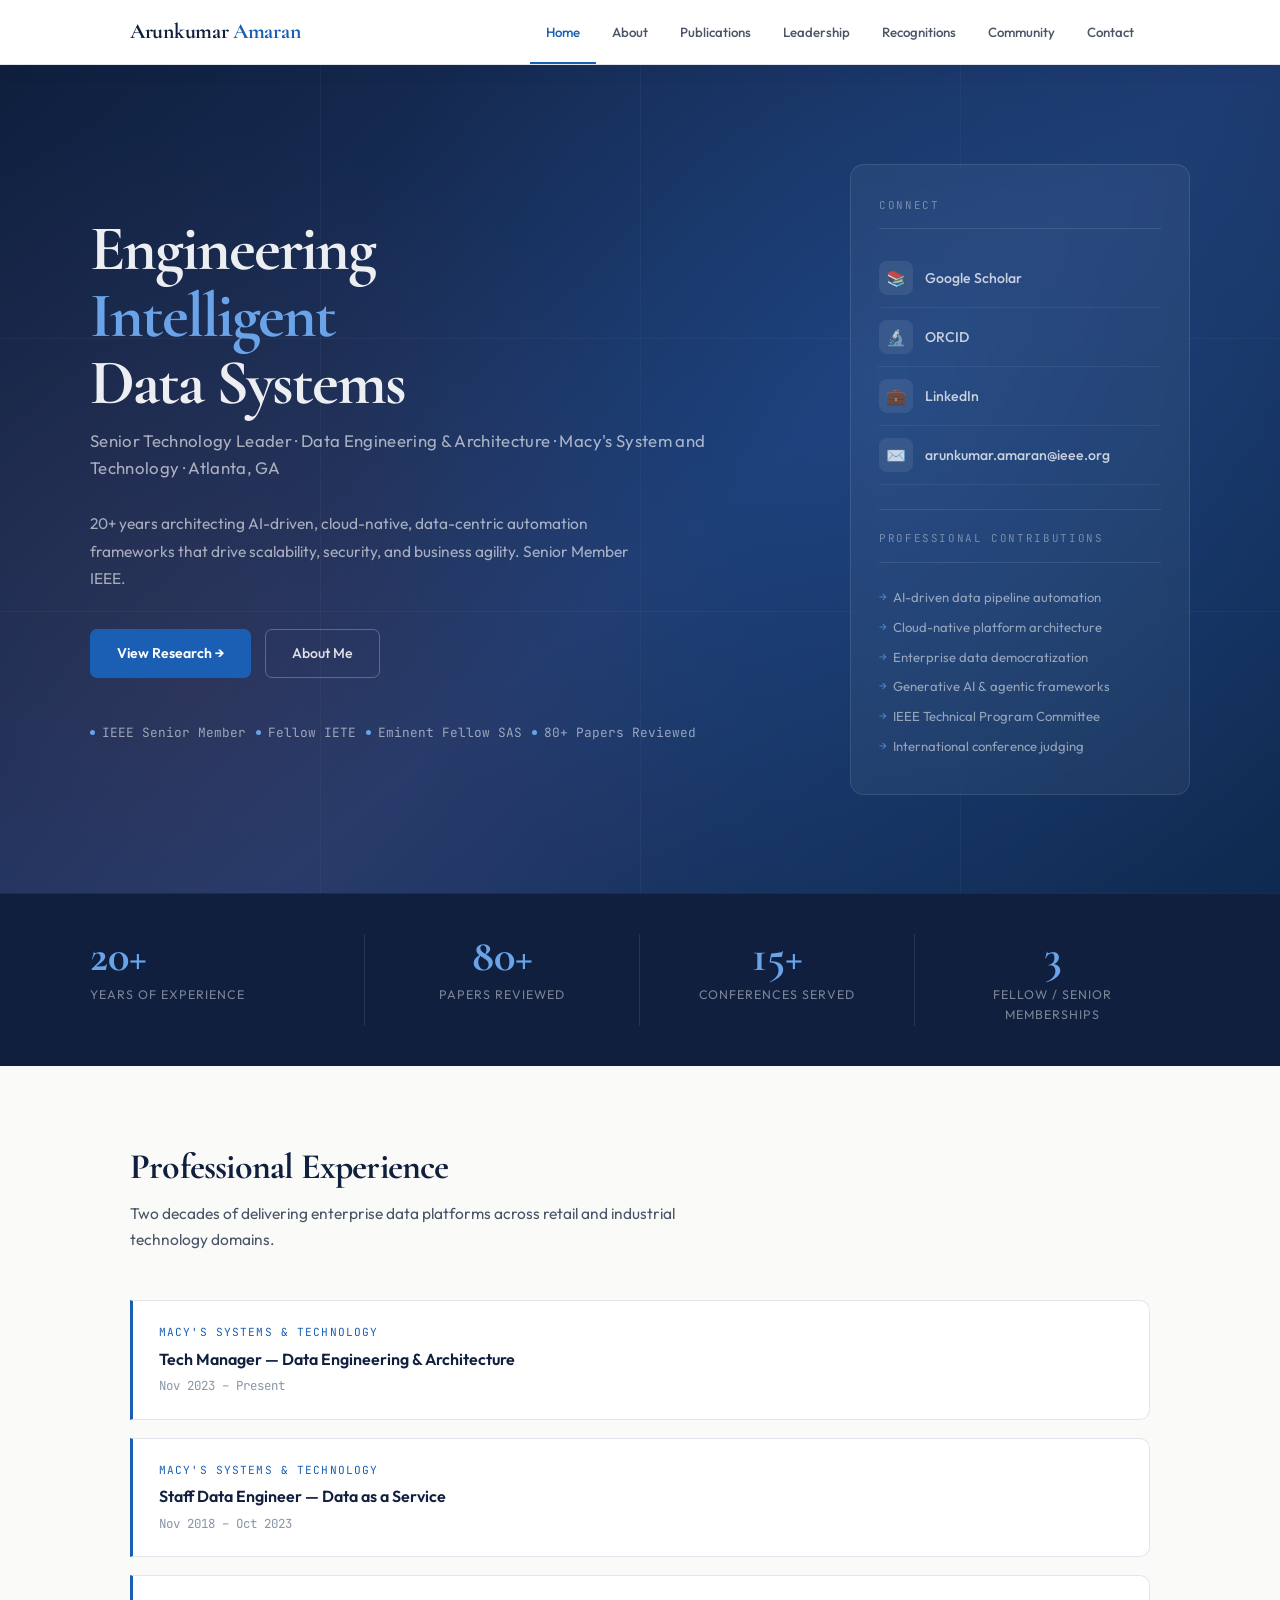
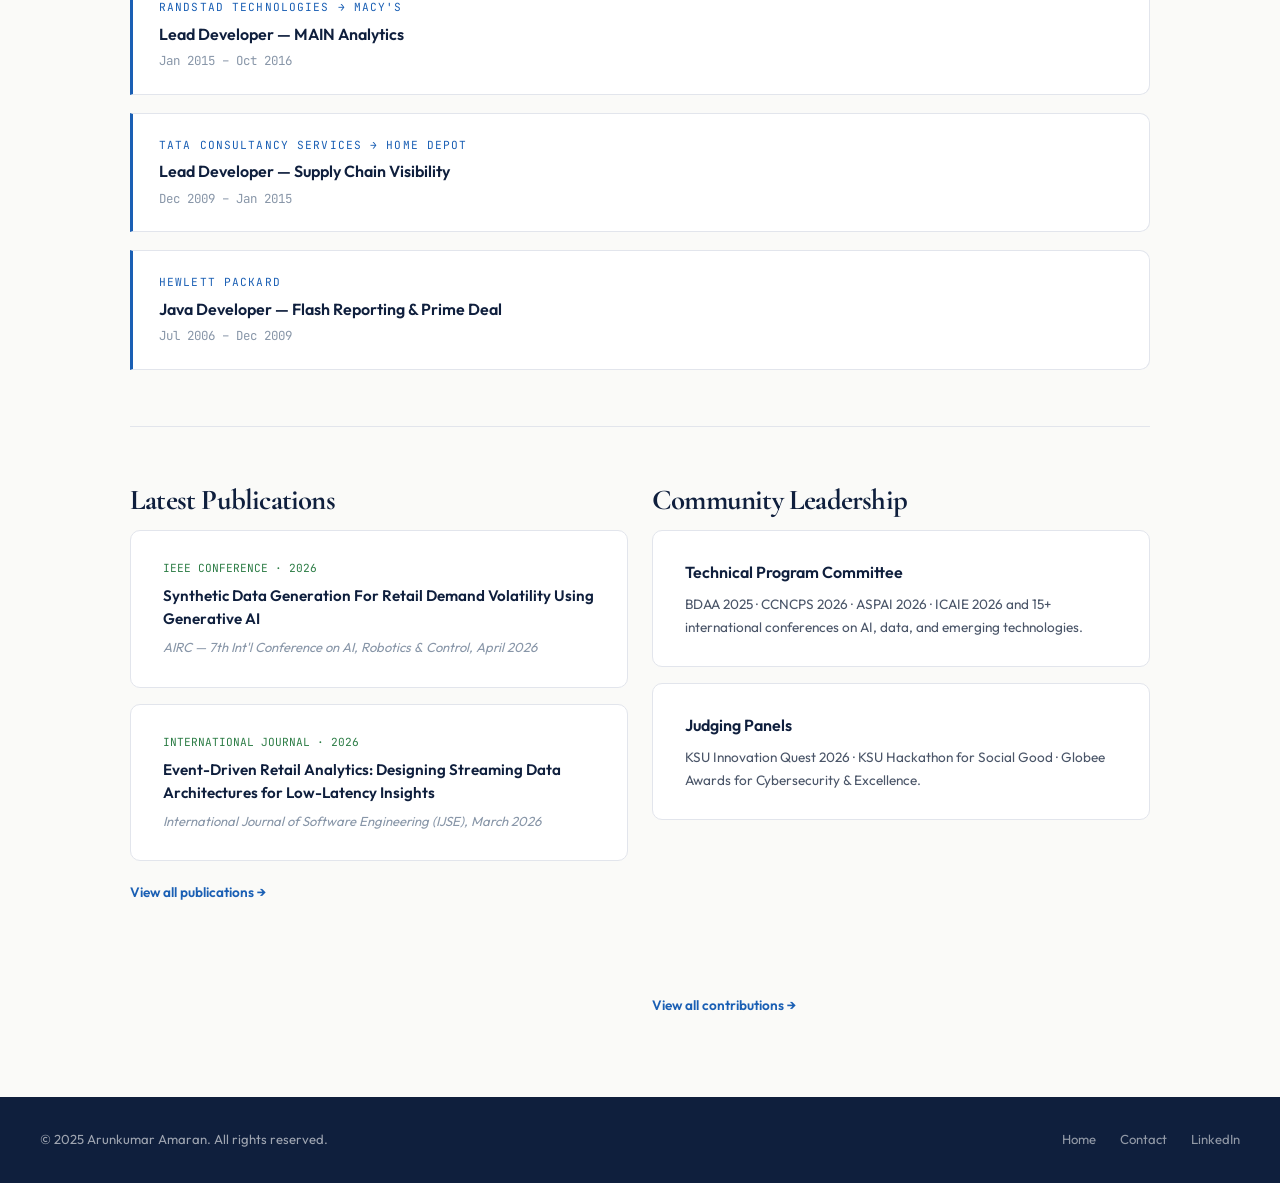
==== index.html @ faecc1ba "Update index.html" ====
<!DOCTYPE html>
<html lang="en">
<head>
<meta charset="UTF-8">
<meta name="viewport" content="width=device-width, initial-scale=1.0">
<title>Arunkumar Amaran | Senior Technology Leader</title>
<link rel="stylesheet" href="style.css">
<style>
/* ── HOME-SPECIFIC ── */
.home-hero {
  background: linear-gradient(140deg, var(--navy) 0%, #1e3a6e 55%, #0f2a50 100%);
  min-height: 92vh;
  display: flex;
  align-items: center;
  position: relative;
  overflow: hidden;
  padding: 80px 40px;
}

.home-hero::before {
  content: '';
  position: absolute;
  inset: 0;
  background-image:
    radial-gradient(circle at 70% 40%, rgba(26,95,180,0.25) 0%, transparent 55%),
    radial-gradient(circle at 15% 75%, rgba(201,73,43,0.1) 0%, transparent 45%);
}

/* Decorative lines */
.hero-lines {
  position: absolute;
  inset: 0;
  overflow: hidden;
  pointer-events: none;
}
.hero-lines span {
  position: absolute;
  display: block;
  background: rgba(255,255,255,0.035);
}
.hero-lines span:nth-child(1) { width: 1px; height: 100%; left: 25%; top: 0; }
.hero-lines span:nth-child(2) { width: 1px; height: 100%; left: 50%; top: 0; }
.hero-lines span:nth-child(3) { width: 1px; height: 100%; left: 75%; top: 0; }
.hero-lines span:nth-child(4) { width: 100%; height: 1px; top: 33%; left: 0; }
.hero-lines span:nth-child(5) { width: 100%; height: 1px; top: 66%; left: 0; }

.home-hero-inner {
  max-width: 1100px;
  margin: 0 auto;
  position: relative;
  z-index: 1;
  width: 100%;
  display: grid;
  grid-template-columns: 1fr 340px;
  gap: 60px;
  align-items: center;
}

.hero-kicker {
  font-family: 'JetBrains Mono', monospace;
  font-size: 0.72rem;
  letter-spacing: 0.2em;
  text-transform: uppercase;
  color: rgba(255,255,255,0.5);
  margin-bottom: 20px;
}

.hero-kicker span {
  display: inline-block;
  padding: 5px 14px;
  border: 1px solid rgba(255,255,255,0.18);
  border-radius: 100px;
  background: rgba(255,255,255,0.05);
  margin-right: 10px;
}

.home-hero h1 {
  font-family: 'Cormorant Garamond', serif;
  font-size: clamp(2.8rem, 5vw, 4.8rem);
  font-weight: 700;
  line-height: 1.05;
  letter-spacing: -2px;
  color: white;
  margin-bottom: 10px;
}

.home-hero h1 .name-line {
  display: block;
  color: rgba(255,255,255,0.92);
}

.home-hero h1 .highlight {
  color: #6aa3e8;
}

.hero-subtitle {
  font-size: 1.05rem;
  color: rgba(255,255,255,0.62);
  margin-bottom: 28px;
  font-weight: 400;
  letter-spacing: 0.02em;
}

.hero-desc {
  font-size: 0.97rem;
  color: rgba(255,255,255,0.6);
  max-width: 540px;
  line-height: 1.78;
  margin-bottom: 36px;
}

.hero-ctas {
  display: flex;
  gap: 14px;
  flex-wrap: wrap;
  margin-bottom: 44px;
}

.btn-solid {
  display: inline-flex;
  align-items: center;
  gap: 8px;
  background: #1a5fb4;
  color: white;
  padding: 12px 26px;
  border-radius: 7px;
  font-size: 0.88rem;
  font-weight: 600;
  text-decoration: none;
  border: 1px solid transparent;
  transition: background 0.2s, transform 0.2s, box-shadow 0.2s;
}
.btn-solid:hover {
  background: #2471d0;
  transform: translateY(-2px);
  box-shadow: 0 6px 24px rgba(26,95,180,0.4);
}

.btn-outline {
  display: inline-flex;
  align-items: center;
  gap: 8px;
  background: transparent;
  color: rgba(255,255,255,0.85);
  padding: 12px 26px;
  border-radius: 7px;
  font-size: 0.88rem;
  font-weight: 500;
  text-decoration: none;
  border: 1px solid rgba(255,255,255,0.25);
  transition: border-color 0.2s, color 0.2s, transform 0.2s;
}
.btn-outline:hover {
  border-color: rgba(255,255,255,0.6);
  color: white;
  transform: translateY(-2px);
}

.hero-badges {
  display: flex;
  flex-wrap: wrap;
  gap: 10px;
}

.hero-badge-item {
  display: flex;
  align-items: center;
  gap: 7px;
  font-size: 0.8rem;
  color: rgba(255,255,255,0.55);
  font-family: 'JetBrains Mono', monospace;
}

.hero-badge-item::before {
  content: '';
  width: 5px; height: 5px;
  background: #6aa3e8;
  border-radius: 50%;
  flex-shrink: 0;
}

/* RIGHT PANEL */
.hero-panel {
  background: rgba(255,255,255,0.05);
  border: 1px solid rgba(255,255,255,0.1);
  border-radius: 14px;
  padding: 32px 28px;
  backdrop-filter: blur(10px);
}

.panel-title {
  font-family: 'JetBrains Mono', monospace;
  font-size: 0.68rem;
  letter-spacing: 0.15em;
  text-transform: uppercase;
  color: rgba(255,255,255,0.38);
  margin-bottom: 20px;
  padding-bottom: 14px;
  border-bottom: 1px solid rgba(255,255,255,0.1);
}

.panel-link {
  display: flex;
  align-items: center;
  gap: 12px;
  padding: 12px 0;
  border-bottom: 1px solid rgba(255,255,255,0.07);
  text-decoration: none;
  color: rgba(255,255,255,0.75);
  font-size: 0.88rem;
  font-weight: 500;
  transition: color 0.2s, padding-left 0.2s;
}
.panel-link:last-child { border-bottom: none; }
.panel-link:hover {
  color: white;
  padding-left: 6px;
}

.panel-link .pl-icon {
  width: 34px; height: 34px;
  border-radius: 8px;
  background: rgba(255,255,255,0.08);
  display: flex;
  align-items: center;
  justify-content: center;
  font-size: 1rem;
  flex-shrink: 0;
}

.panel-sep { margin-top: 24px; padding-top: 20px; border-top: 1px solid rgba(255,255,255,0.1); }

.contrib-list {
  list-style: none;
  margin-top: 8px;
}
.contrib-list li {
  font-size: 0.82rem;
  color: rgba(255,255,255,0.52);
  padding: 5px 0;
  padding-left: 14px;
  position: relative;
  line-height: 1.5;
}
.contrib-list li::before {
  content: '→';
  position: absolute;
  left: 0;
  color: rgba(106,163,232,0.6);
  font-size: 0.75rem;
}

/* STATS STRIP */
.stats-strip {
  background: var(--navy);
  padding: 40px;
  border-top: 1px solid rgba(255,255,255,0.06);
}
.stats-strip-inner {
  max-width: 1100px;
  margin: 0 auto;
  display: grid;
  grid-template-columns: repeat(4, 1fr);
  gap: 0;
}
.stat {
  padding: 0 30px;
  border-right: 1px solid rgba(255,255,255,0.1);
  text-align: center;
}
.stat:first-child { padding-left: 0; text-align: left; }
.stat:last-child { border-right: none; }
.stat-num {
  font-family: 'Cormorant Garamond', serif;
  font-size: 2.8rem;
  font-weight: 700;
  color: #6aa3e8;
  line-height: 1;
  margin-bottom: 6px;
}
.stat-lbl {
  font-size: 0.78rem;
  color: rgba(255,255,255,0.45);
  text-transform: uppercase;
  letter-spacing: 0.08em;
}

/* HOME SECTIONS */
.home-sections {
  max-width: 1100px;
  margin: 0 auto;
  padding: 80px 40px;
}

.two-col {
  display: grid;
  grid-template-columns: 1fr 1fr;
  gap: 24px;
}

.exp-item {
  background: var(--surface);
  border: 1px solid var(--border);
  border-left: 3px solid var(--accent);
  border-radius: 0 10px 10px 0;
  padding: 22px 26px;
  margin-bottom: 18px;
  transition: box-shadow 0.2s;
}
.exp-item:hover { box-shadow: var(--shadow-lg); }

.exp-company {
  font-family: 'JetBrains Mono', monospace;
  font-size: 0.7rem;
  color: var(--accent);
  text-transform: uppercase;
  letter-spacing: 0.1em;
  margin-bottom: 4px;
}
.exp-role {
  font-size: 1rem;
  font-weight: 600;
  color: var(--navy);
  margin-bottom: 4px;
}
.exp-date {
  font-size: 0.78rem;
  color: var(--text-light);
  font-family: 'JetBrains Mono', monospace;
}

@media (max-width: 900px) {
  .home-hero-inner { grid-template-columns: 1fr; }
  .hero-panel { display: none; }
  .stats-strip-inner { grid-template-columns: repeat(2, 1fr); gap: 24px; }
  .stat { border-right: none; padding: 0; text-align: left; }
  .two-col { grid-template-columns: 1fr; }
}
</style>
</head>
<body>

<nav>
  <div class="nav-inner">
    <a href="index.html" class="nav-logo">Arunkumar <em>Amaran</em></a>
    <ul class="nav-links">
      <li><a href="index.html" class="active">Home</a></li>
      <li><a href="about.html">About</a></li>
      <li><a href="innovation.html">Publications</a></li>
      <li><a href="leadership.html">Leadership</a></li>
      <li><a href="recognitions.html">Recognitions</a></li>
      <li><a href="community.html">Community</a></li>
      <li><a href="contact.html">Contact</a></li>
    </ul>
  </div>
</nav>

<!-- HERO -->
<section class="home-hero">
  <div class="hero-lines">
    <span></span><span></span><span></span><span></span><span></span>
  </div>
  <div class="home-hero-inner">
    <div class="hero-left">
      <!-- <div class="hero-kicker">
        <span>GCP · AWS · Azure</span>
        <span>Generative AI</span>
        <span>Data Engineering</span>
      </div> -->
      <h1>
        <span class="name-line">Engineering</span>
        <span class="name-line highlight">Intelligent</span>
        <span class="name-line">Data Systems</span>
      </h1>
      <p class="hero-subtitle">Senior Technology Leader · Data Engineering & Architecture · Macy's System and Technology · Atlanta, GA</p>
      <p class="hero-desc">20+ years architecting AI-driven, cloud-native, data-centric automation frameworks that drive scalability, security, and business agility. Senior Member IEEE.</p>
      <div class="hero-ctas">
        <a href="innovation.html" class="btn-solid">View Research →</a>
        <a href="about.html" class="btn-outline">About Me</a>
      </div>
      <div class="hero-badges">
        <div class="hero-badge-item">IEEE Senior Member</div>
        <div class="hero-badge-item">Fellow IETE</div>
        <div class="hero-badge-item">Eminent Fellow SAS</div>
        <div class="hero-badge-item">80+ Papers Reviewed</div>
      </div>
    </div>

    <div class="hero-panel">
      <div class="panel-title">Connect</div>
      <a href="https://scholar.google.com/citations?user=LBd4mUEAAAAJ&hl=en" target="_blank" class="panel-link">
        <div class="pl-icon">📚</div> Google Scholar
      </a>
      <a href="https://orcid.org/0009-0007-8225-0132" target="_blank" class="panel-link">
        <div class="pl-icon">🔬</div> ORCID
      </a>
      <a href="https://www.linkedin.com/in/arunkumar-amaran/" target="_blank" class="panel-link">
        <div class="pl-icon">💼</div> LinkedIn
      </a>
      <a href="mailto:arunkumar.amaran@ieee.org" class="panel-link">
        <div class="pl-icon">✉️</div> arunkumar.amaran@ieee.org
      </a>
      <div class="panel-sep">
        <div class="panel-title">Professional Contributions</div>
        <ul class="contrib-list">
          <li>AI-driven data pipeline automation</li>
          <li>Cloud-native platform architecture</li>
          <li>Enterprise data democratization</li>
          <li>Generative AI & agentic frameworks</li>
          <li>IEEE Technical Program Committee</li>
          <li>International conference judging</li>
        </ul>
      </div>
    </div>
  </div>
</section>

<!-- STATS -->
<div class="stats-strip">
  <div class="stats-strip-inner">
    <div class="stat">
      <div class="stat-num">20+</div>
      <div class="stat-lbl">Years of Experience</div>
    </div>
    <div class="stat">
      <div class="stat-num">80+</div>
      <div class="stat-lbl">Papers Reviewed</div>
    </div>
    <div class="stat">
      <div class="stat-num">15+</div>
      <div class="stat-lbl">Conferences Served</div>
    </div>
    <div class="stat">
      <div class="stat-num">3</div>
      <div class="stat-lbl">Fellow / Senior Memberships</div>
    </div>
  </div>
</div>

<!-- HOME BODY -->
<div class="home-sections">

  <!-- Experience snapshot -->
  <!--  <span class="section-tag">// career</span> -->
  <h2 class="section-title">Professional Experience</h2>
  <p class="section-lead">Two decades of delivering enterprise data platforms across retail and industrial technology domains.</p>

  <div class="exp-item reveal">
    <div class="exp-company">Macy's Systems & Technology</div>
    <div class="exp-role">Tech Manager — Data Engineering & Architecture</div>
    <div class="exp-date">Nov 2023 – Present</div>
  </div>
  <div class="exp-item reveal">
    <div class="exp-company">Macy's Systems & Technology</div>
    <div class="exp-role">Staff Data Engineer — Data as a Service</div>
    <div class="exp-date">Nov 2018 – Oct 2023</div>
  </div>
  <div class="exp-item reveal">
    <div class="exp-company">Randstad Technologies → Macy's</div>
    <div class="exp-role">Lead Developer — MAIN Analytics</div>
    <div class="exp-date">Jan 2015 – Oct 2016</div>
  </div>
  <div class="exp-item reveal">
    <div class="exp-company">Tata Consultancy Services → Home Depot</div>
    <div class="exp-role">Lead Developer — Supply Chain Visibility</div>
    <div class="exp-date">Dec 2009 – Jan 2015</div>
  </div>
  <div class="exp-item reveal">
    <div class="exp-company">Hewlett Packard</div>
    <div class="exp-role">Java Developer — Flash Reporting & Prime Deal</div>
    <div class="exp-date">Jul 2006 – Dec 2009</div>
  </div>

  <hr class="divider">

  <!-- Two col: Research + Community -->
  <div class="two-col">
    <div>
      <!--<span class="section-tag">// research</span> -->
      <h2 class="section-title" style="font-size:1.8rem;">Latest Publications</h2>
      <div class="card reveal" style="margin-bottom:16px;">
        <div style="font-size:0.7rem;font-family:'JetBrains Mono',monospace;color:var(--accent3);margin-bottom:8px;">IEEE CONFERENCE · 2026</div>
        <div style="font-weight:600;font-size:0.95rem;color:var(--navy);line-height:1.5;">Synthetic Data Generation For Retail Demand Volatility Using Generative AI</div>
        <div style="font-size:0.82rem;color:var(--text-light);margin-top:6px;font-style:italic;">AIRC — 7th Int'l Conference on AI, Robotics & Control, April 2026</div>
      </div>
      <div class="card reveal">
        <div style="font-size:0.7rem;font-family:'JetBrains Mono',monospace;color:var(--accent3);margin-bottom:8px;">INTERNATIONAL JOURNAL · 2026</div>
        <div style="font-weight:600;font-size:0.95rem;color:var(--navy);line-height:1.5;">Event-Driven Retail Analytics: Designing Streaming Data Architectures for Low-Latency Insights</div>
        <div style="font-size:0.82rem;color:var(--text-light);margin-top:6px;font-style:italic;">International Journal of Software Engineering (IJSE), March 2026</div>
      </div>
      <a href="innovation.html" style="display:inline-block;margin-top:20px;font-size:0.85rem;color:var(--accent);font-weight:600;text-decoration:none;">View all publications →</a>
    </div>

    <div>
      <!-- <span class="section-tag">// community</span> -->
      <h2 class="section-title" style="font-size:1.8rem;">Community Leadership</h2>
      <div class="card reveal" style="margin-bottom:16px;">
        <div style="font-weight:600;color:var(--navy);margin-bottom:8px;">Technical Program Committee</div>
        <p style="font-size:0.85rem;color:var(--text-mid);">BDAA 2025 · CCNCPS 2026 · ASPAI 2026 · ICAIE 2026 and 15+ international conferences on AI, data, and emerging technologies.</p>
      </div>
      <div class="card reveal" style="margin-bottom:16px;">
        <div style="font-weight:600;color:var(--navy);margin-bottom:8px;">Judging Panels</div>
        <p style="font-size:0.85rem;color:var(--text-mid);">KSU Innovation Quest 2026 · KSU Hackathon for Social Good · Globee Awards for Cybersecurity & Excellence.</p>
      </div>
      <div class="card reveal">
        <div style="font-weight:600;color:var(--navy);margin-bottom:8px;">Peer Reviewer</div>
        <p style="font-size:0.85rem;color:var(--text-mid);">Reviewed 80+ technical papers across AI/ML, robotics, energy, and cloud applications for IEEE and Springer venues.</p>
      </div>
      <a href="community.html" style="display:inline-block;margin-top:20px;font-size:0.85rem;color:var(--accent);font-weight:600;text-decoration:none;">View all contributions →</a>
    </div>
  </div>

</div>

<footer>
  <div>© 2025 Arunkumar Amaran. All rights reserved.</div>
  <div class="footer-links">
    <a href="index.html">Home</a>
    <a href="contact.html">Contact</a>
    <a href="https://www.linkedin.com/in/arunkumar-amaran/" target="_blank">LinkedIn</a>
  </div>
</footer>

<script>
const obs = new IntersectionObserver(entries => {
  entries.forEach((e,i) => { if(e.isIntersecting) setTimeout(() => e.target.classList.add('in'), i*80); });
}, { threshold: 0.08 });
document.querySelectorAll('.reveal').forEach(el => obs.observe(el));
</script>
</body>
</html>
---- style.css ----
/* ===== ARUNKUMAR AMARAN — SHARED STYLES ===== */
@import url('https://fonts.googleapis.com/css2?family=Cormorant+Garamond:ital,wght@0,400;0,600;0,700;1,400&family=Outfit:wght@300;400;500;600&family=JetBrains+Mono:wght@400;500&display=swap');

:root {
  --bg: #fafaf8;
  --bg2: #f2f1ed;
  --surface: #ffffff;
  --navy: #0f1f3d;
  --navy2: #1a3260;
  --accent: #1a5fb4;
  --accent2: #c9492b;
  --accent3: #2d7d46;
  --text: #1a1f2e;
  --text-mid: #4a5568;
  --text-light: #8896a8;
  --border: #e2e5ec;
  --border2: rgba(26,95,180,0.15);
  --shadow: 0 2px 20px rgba(15,31,61,0.08);
  --shadow-lg: 0 8px 40px rgba(15,31,61,0.12);
}

*, *::before, *::after { box-sizing: border-box; margin: 0; padding: 0; }
html { scroll-behavior: smooth; }

body {
  background: var(--bg);
  color: var(--text);
  font-family: 'Outfit', sans-serif;
  font-size: 16px;
  line-height: 1.65;
}

/* ── NAV ── */
nav {
  position: sticky;
  top: 0;
  z-index: 200;
  background: var(--surface);
  border-bottom: 1px solid var(--border);
  box-shadow: var(--shadow);
}

.nav-inner {
  max-width: 1100px;
  margin: 0 auto;
  padding: 0 40px;
  display: flex;
  align-items: center;
  justify-content: space-between;
  height: 64px;
}

.nav-logo {
  font-family: 'Cormorant Garamond', serif;
  font-size: 1.35rem;
  font-weight: 700;
  color: var(--navy);
  text-decoration: none;
  letter-spacing: -0.3px;
}

.nav-logo em { color: var(--accent); font-style: normal; }

.nav-links {
  display: flex;
  list-style: none;
  gap: 0;
}

.nav-links a {
  display: block;
  padding: 0 16px;
  height: 64px;
  line-height: 64px;
  font-size: 0.83rem;
  font-weight: 500;
  color: var(--text-mid);
  text-decoration: none;
  border-bottom: 2px solid transparent;
  transition: color 0.2s, border-color 0.2s;
  white-space: nowrap;
}

.nav-links a:hover,
.nav-links a.active {
  color: var(--accent);
  border-bottom-color: var(--accent);
}

/* ── HERO / PAGE HEADER ── */
.page-hero {
  background: linear-gradient(135deg, var(--navy) 0%, var(--navy2) 100%);
  color: white;
  padding: 80px 40px;
  position: relative;
  overflow: hidden;
}

.page-hero::after {
  content: '';
  position: absolute;
  right: -60px; bottom: -60px;
  width: 400px; height: 400px;
  background: radial-gradient(circle, rgba(255,255,255,0.04) 0%, transparent 70%);
  border-radius: 50%;
}

.page-hero-inner {
  max-width: 1100px;
  margin: 0 auto;
  position: relative;
  z-index: 1;
}

.page-hero .eyebrow {
  font-family: 'JetBrains Mono', monospace;
  font-size: 0.72rem;
  letter-spacing: 0.18em;
  text-transform: uppercase;
  color: rgba(255,255,255,0.55);
  margin-bottom: 14px;
}

.page-hero h1 {
  font-family: 'Cormorant Garamond', serif;
  font-size: clamp(2.2rem, 4vw, 3.4rem);
  font-weight: 700;
  line-height: 1.1;
  margin-bottom: 16px;
  letter-spacing: -1px;
}

.page-hero p {
  font-size: 1rem;
  color: rgba(255,255,255,0.7);
  max-width: 560px;
  line-height: 1.7;
}

/* ── MAIN LAYOUT ── */
.page-body {
  max-width: 1100px;
  margin: 0 auto;
  padding: 70px 40px;
}

/* ── SECTION HEADINGS ── */
.section-tag {
  font-family: 'JetBrains Mono', monospace;
  font-size: 0.7rem;
  letter-spacing: 0.18em;
  text-transform: uppercase;
  color: var(--accent);
  margin-bottom: 10px;
  display: block;
}

h2.section-title {
  font-family: 'Cormorant Garamond', serif;
  font-size: clamp(1.7rem, 2.8vw, 2.6rem);
  font-weight: 700;
  letter-spacing: -0.8px;
  color: var(--navy);
  line-height: 1.15;
  margin-bottom: 14px;
}

.section-lead {
  color: var(--text-mid);
  max-width: 600px;
  margin-bottom: 48px;
  font-size: 0.97rem;
}

/* ── CARDS ── */
.card {
  background: var(--surface);
  border: 1px solid var(--border);
  border-radius: 10px;
  padding: 28px 32px;
  transition: box-shadow 0.25s, transform 0.25s;
}

.card:hover {
  box-shadow: var(--shadow-lg);
  transform: translateY(-3px);
}

/* ── DIVIDER ── */
hr.divider {
  border: none;
  border-top: 1px solid var(--border);
  margin: 56px 0;
}

/* ── TAGS / CHIPS ── */
.chip {
  display: inline-block;
  background: #eef3fb;
  color: var(--accent);
  font-size: 0.73rem;
  font-family: 'JetBrains Mono', monospace;
  padding: 3px 10px;
  border-radius: 4px;
  border: 1px solid rgba(26,95,180,0.18);
  margin: 3px 3px 3px 0;
}

/* ── FOOTER ── */
footer {
  background: var(--navy);
  color: rgba(255,255,255,0.6);
  padding: 32px 40px;
  font-size: 0.82rem;
  display: flex;
  align-items: center;
  justify-content: space-between;
  gap: 20px;
  flex-wrap: wrap;
}

footer a {
  color: rgba(255,255,255,0.55);
  text-decoration: none;
  transition: color 0.2s;
}

footer a:hover { color: white; }

.footer-links { display: flex; gap: 24px; }

/* ── SCROLL REVEAL ── */
.reveal {
  opacity: 0;
  transform: translateY(22px);
  transition: opacity 0.55s ease, transform 0.55s ease;
}
.reveal.in { opacity: 1; transform: none; }

/* ── RESPONSIVE ── */
@media (max-width: 768px) {
  .nav-inner { padding: 0 20px; }
  .nav-links { display: none; }
  .page-hero { padding: 60px 20px; }
  .page-body { padding: 48px 20px; }
  footer { padding: 24px 20px; }
}
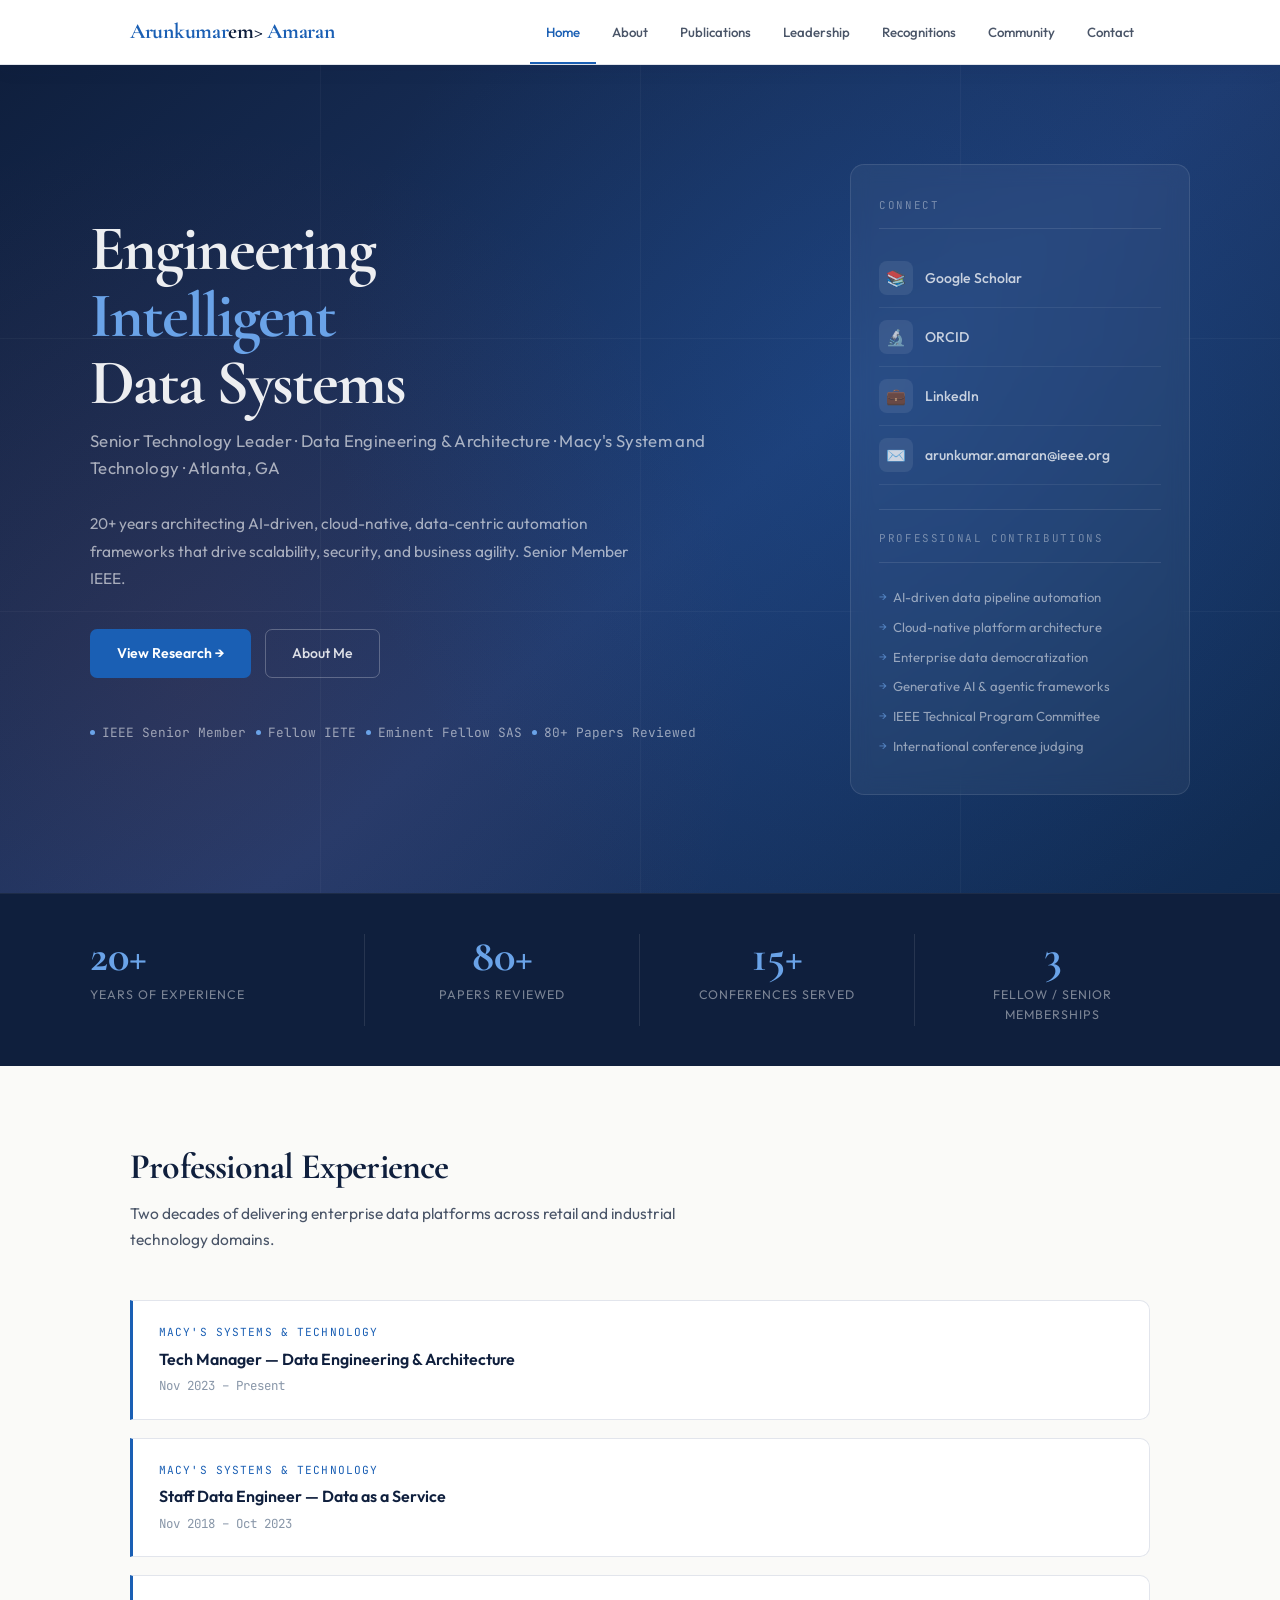
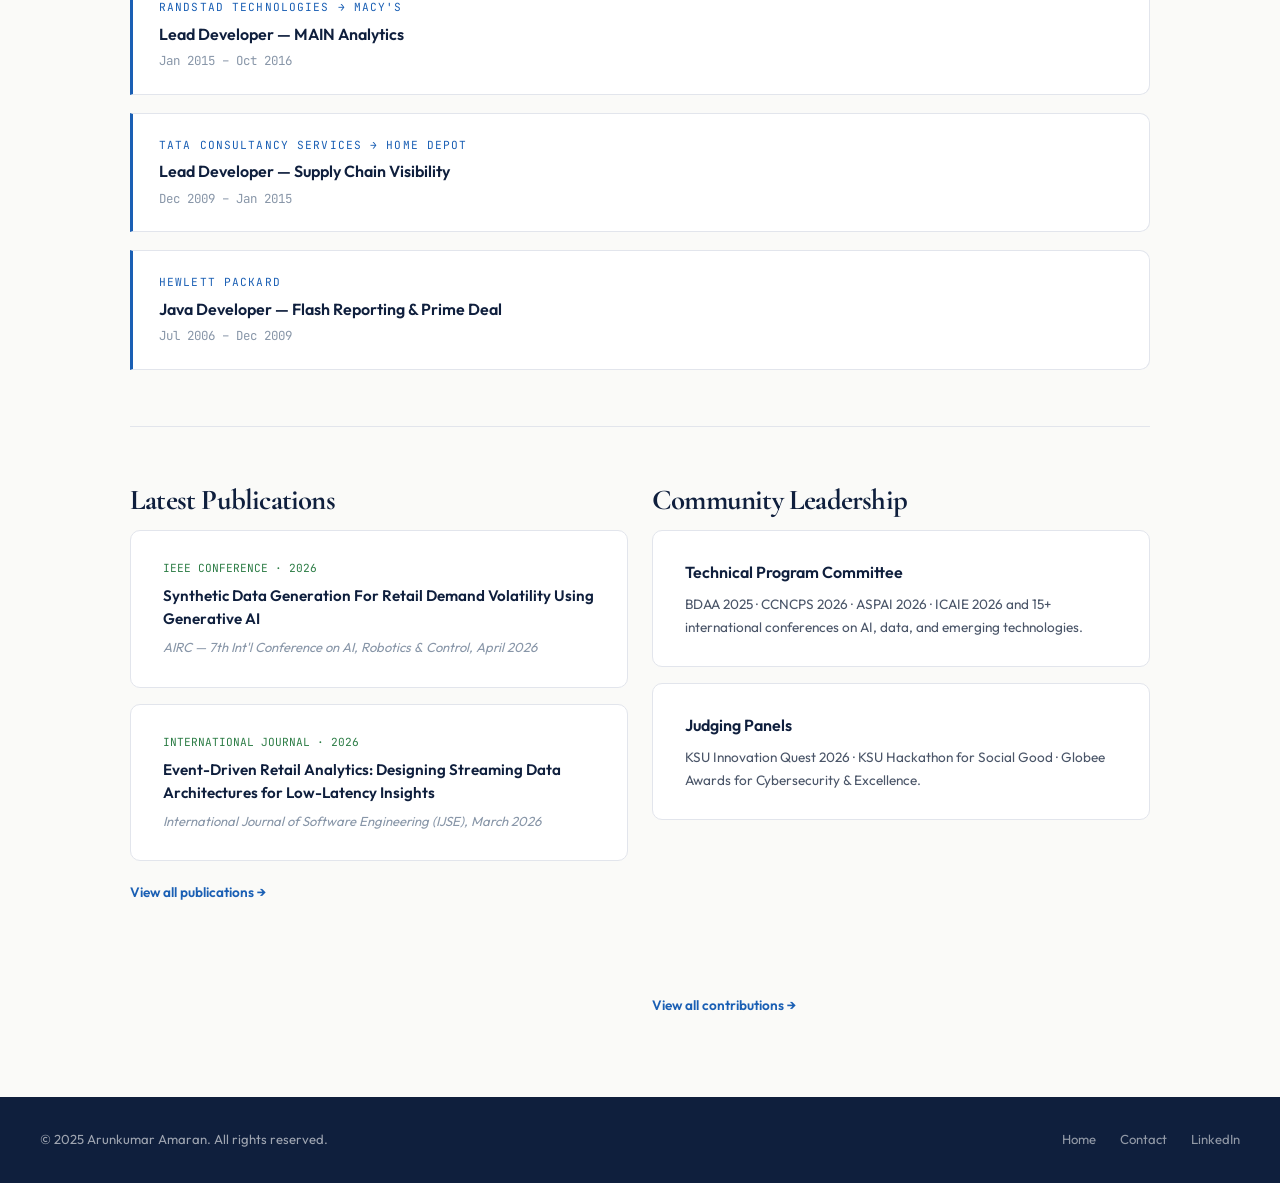
==== commit 65f68dbe: "Update index.html" ====
--- a/index.html
+++ b/index.html
@@ -342,7 +342,7 @@
 
 <nav>
   <div class="nav-inner">
-    <a href="index.html" class="nav-logo">Arunkumar <em>Amaran</em></a>
+    <a href="index.html" class="nav-logo" font-size: "2rem"><em>Arunkumar</em>em> <em>Amaran</em></a>
     <ul class="nav-links">
       <li><a href="index.html" class="active">Home</a></li>
       <li><a href="about.html">About</a></li>
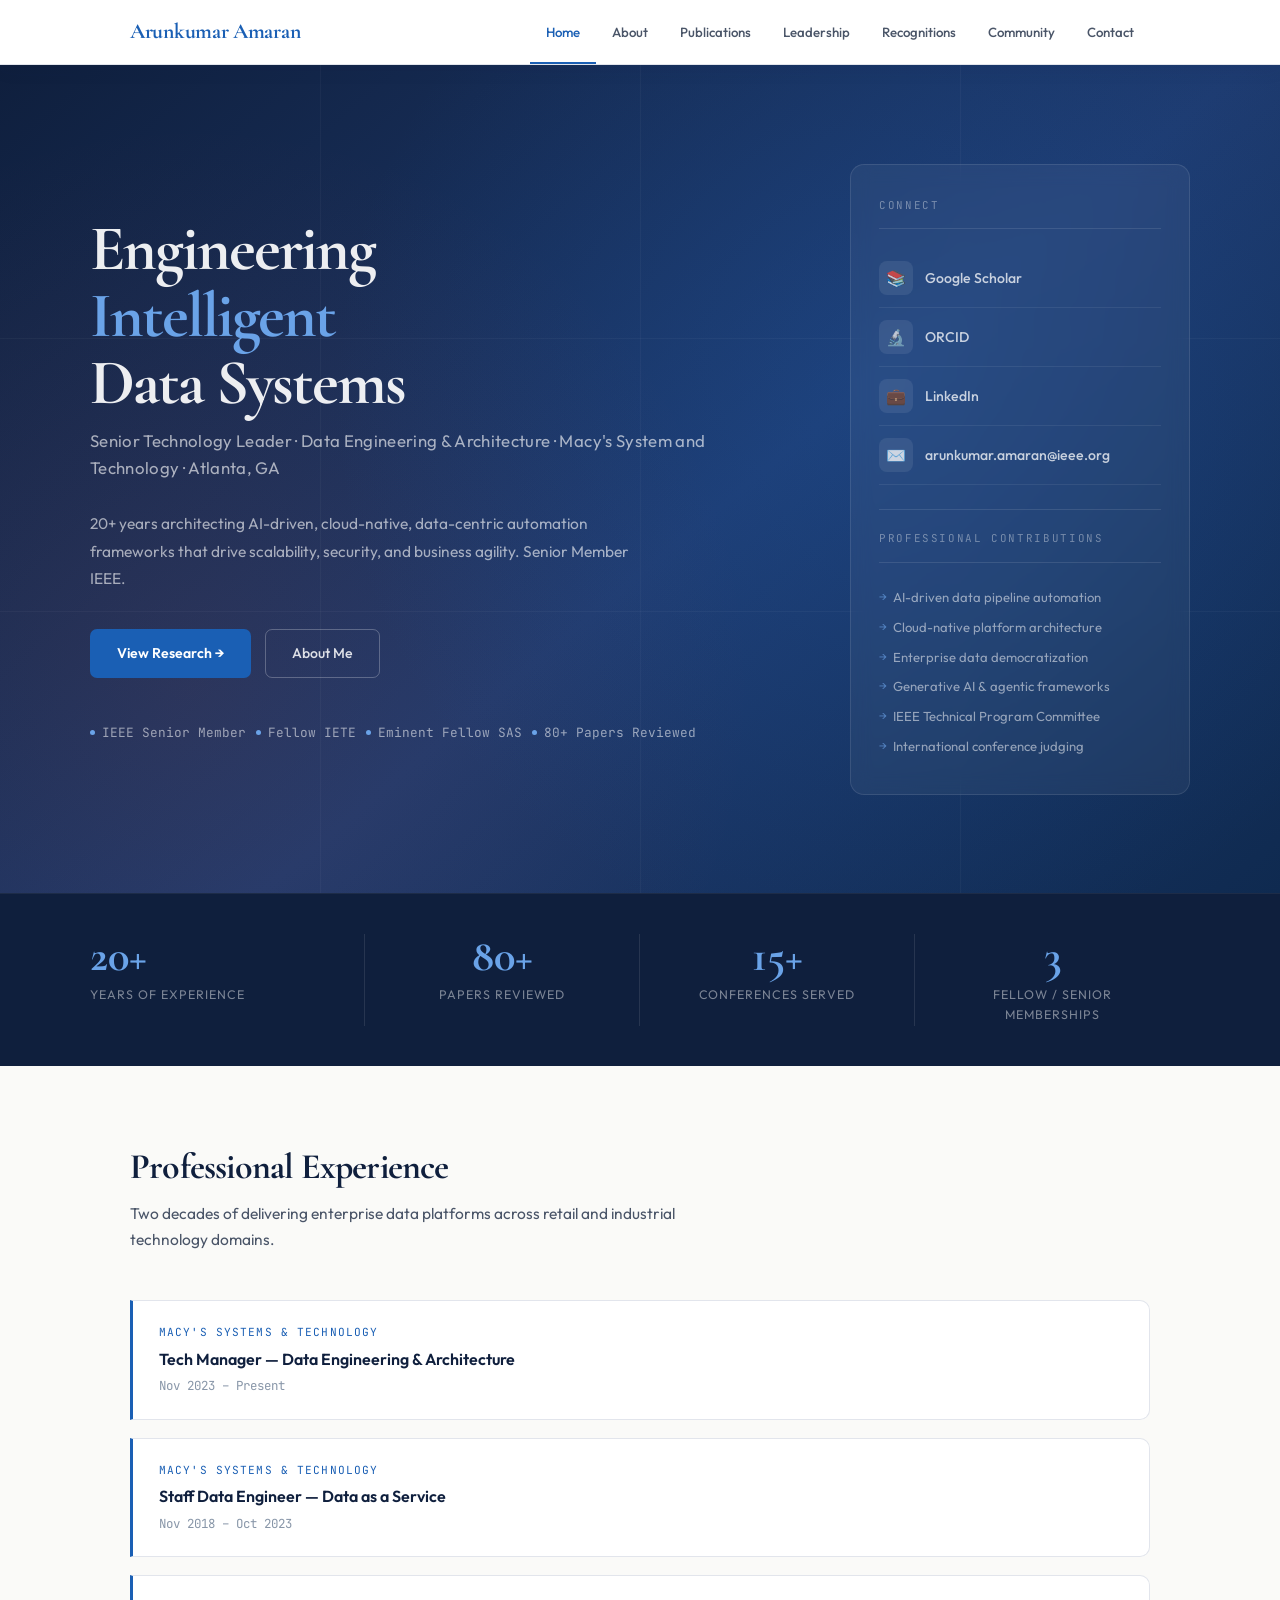
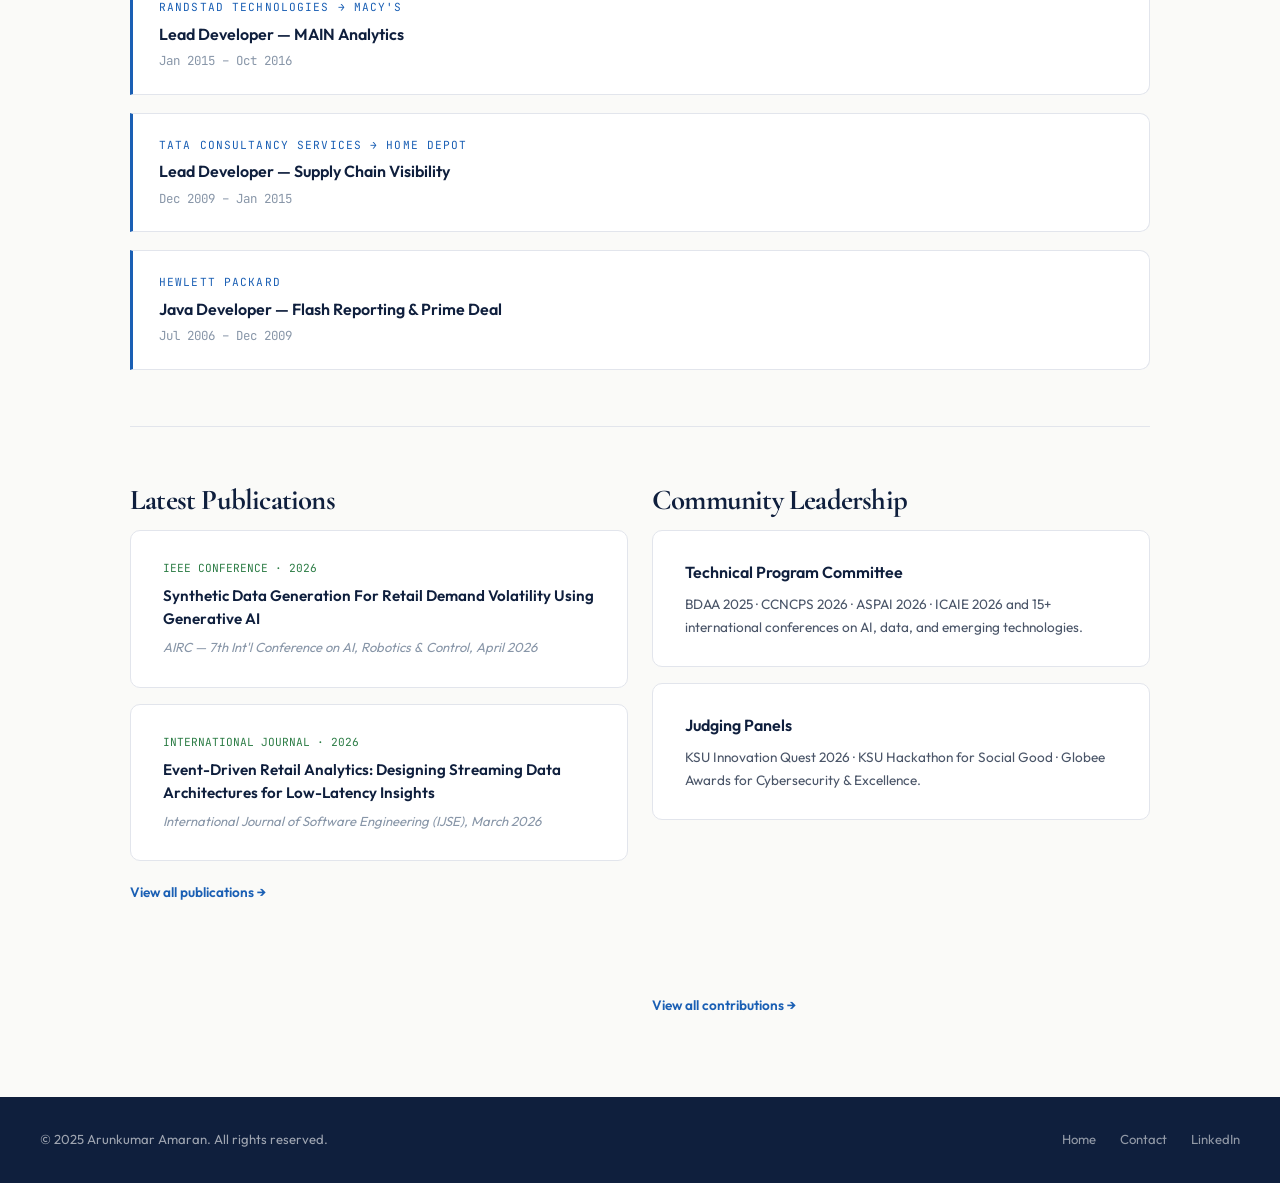
==== commit 34275486: "Update index.html" ====
--- a/index.html
+++ b/index.html
@@ -342,7 +342,7 @@
 
 <nav>
   <div class="nav-inner">
-    <a href="index.html" class="nav-logo" font-size: "2rem"><em>Arunkumar</em>em> <em>Amaran</em></a>
+    <a href="index.html" class="nav-logo" font-size: "20px"><em>Arunkumar</em> <em>Amaran</em></a>
     <ul class="nav-links">
       <li><a href="index.html" class="active">Home</a></li>
       <li><a href="about.html">About</a></li>
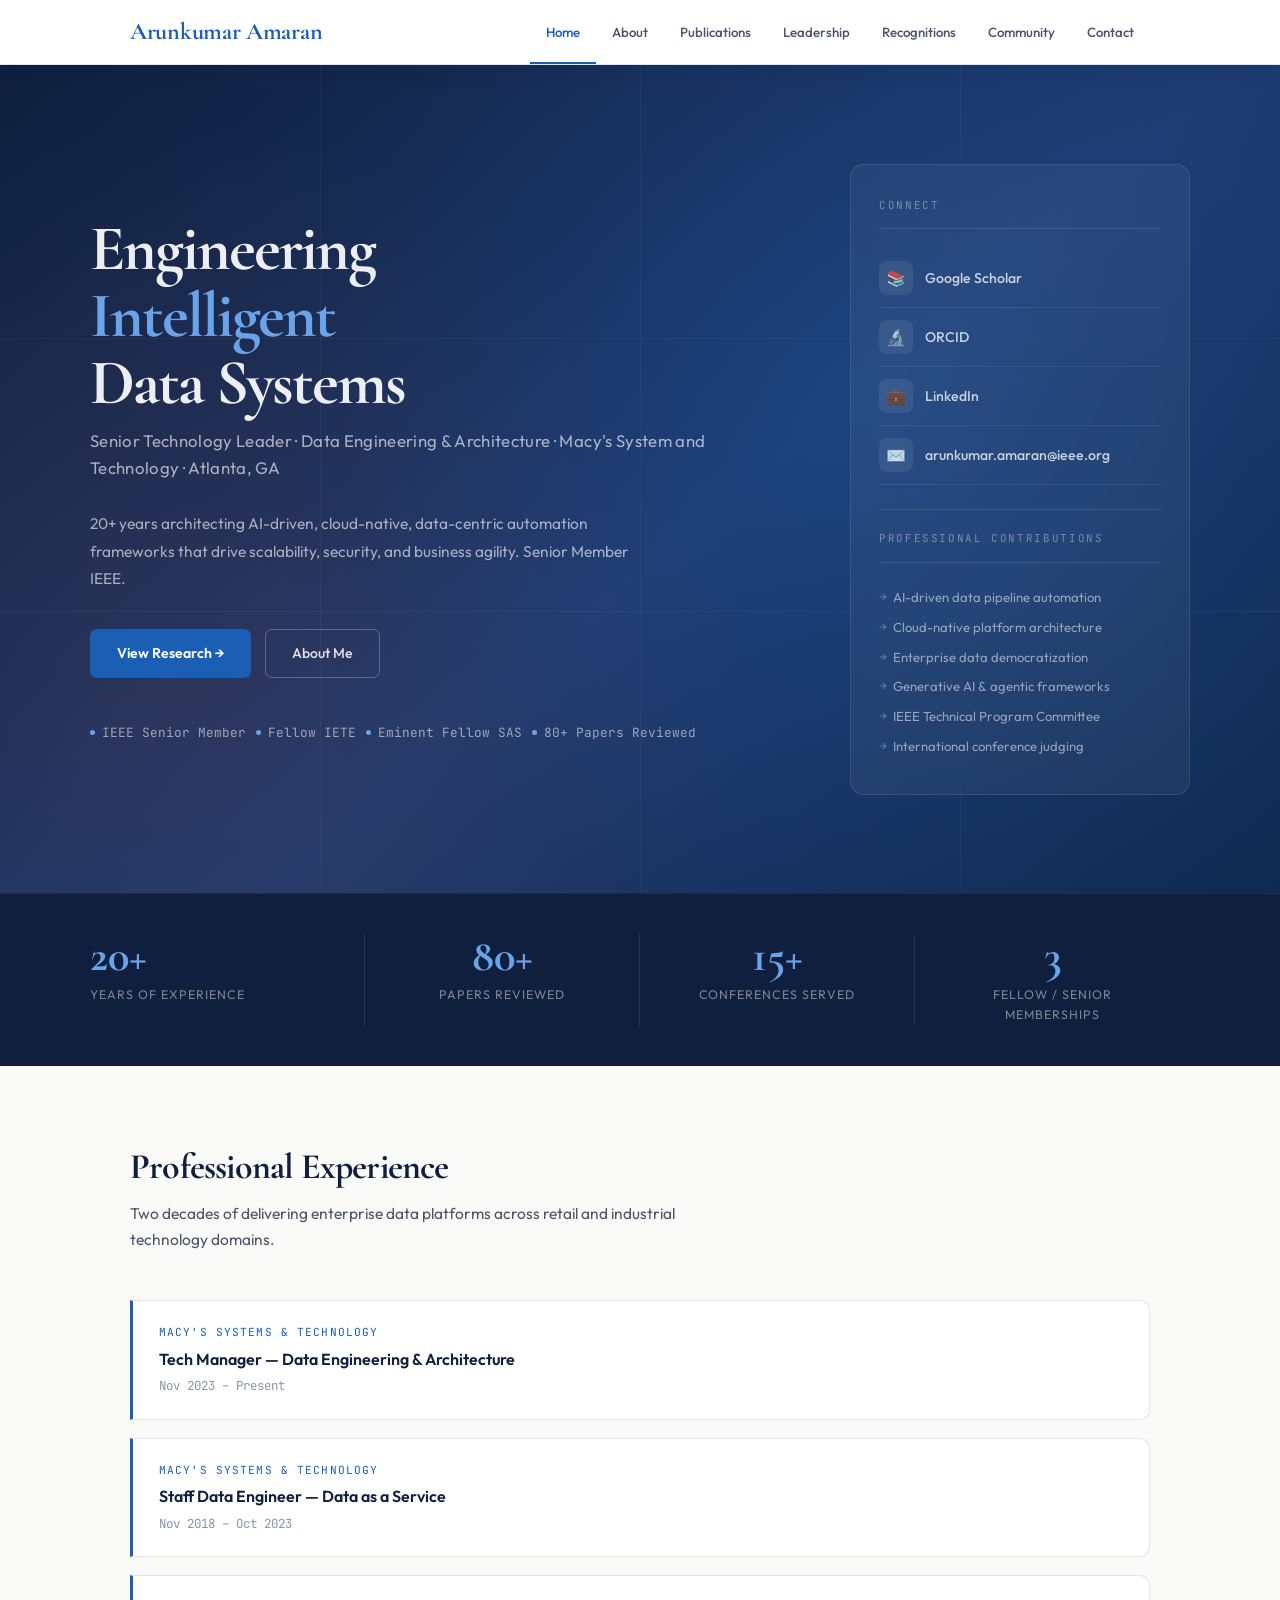
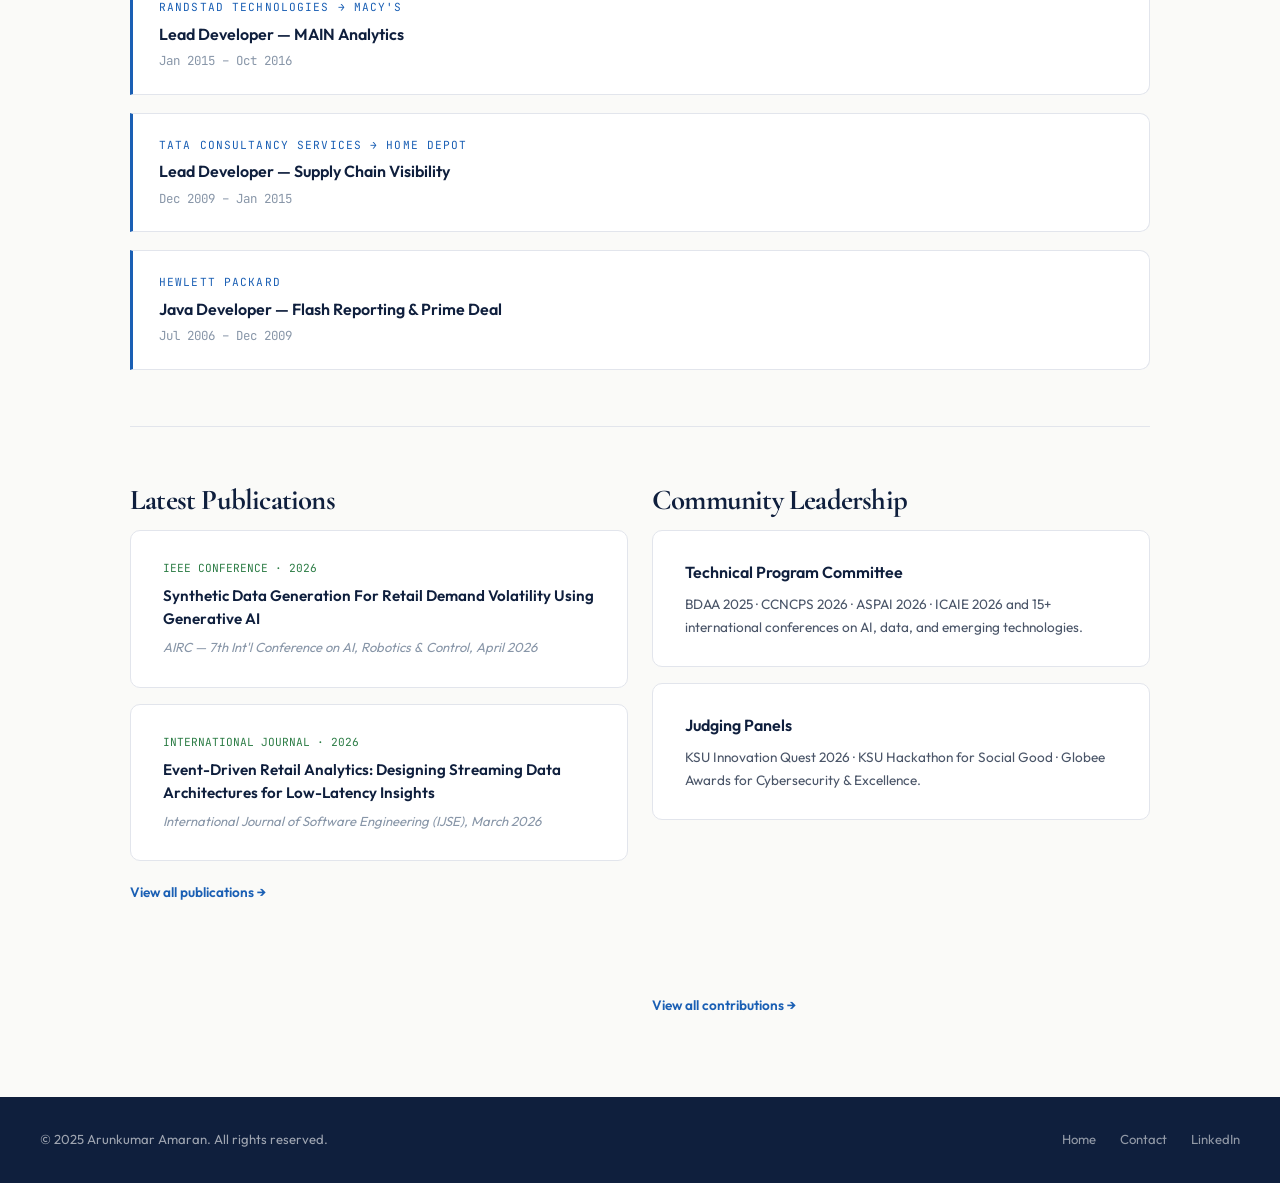
==== commit d6b6dd5e: "Update index.html" ====
--- a/index.html
+++ b/index.html
@@ -342,7 +342,7 @@
 
 <nav>
   <div class="nav-inner">
-    <a href="index.html" class="nav-logo" font-size: "20px"><em>Arunkumar</em> <em>Amaran</em></a>
+    <a href="index.html" class="nav-logo" style="font-size: 24px;"><em>Arunkumar</em> <em>Amaran</em></a>
     <ul class="nav-links">
       <li><a href="index.html" class="active">Home</a></li>
       <li><a href="about.html">About</a></li>
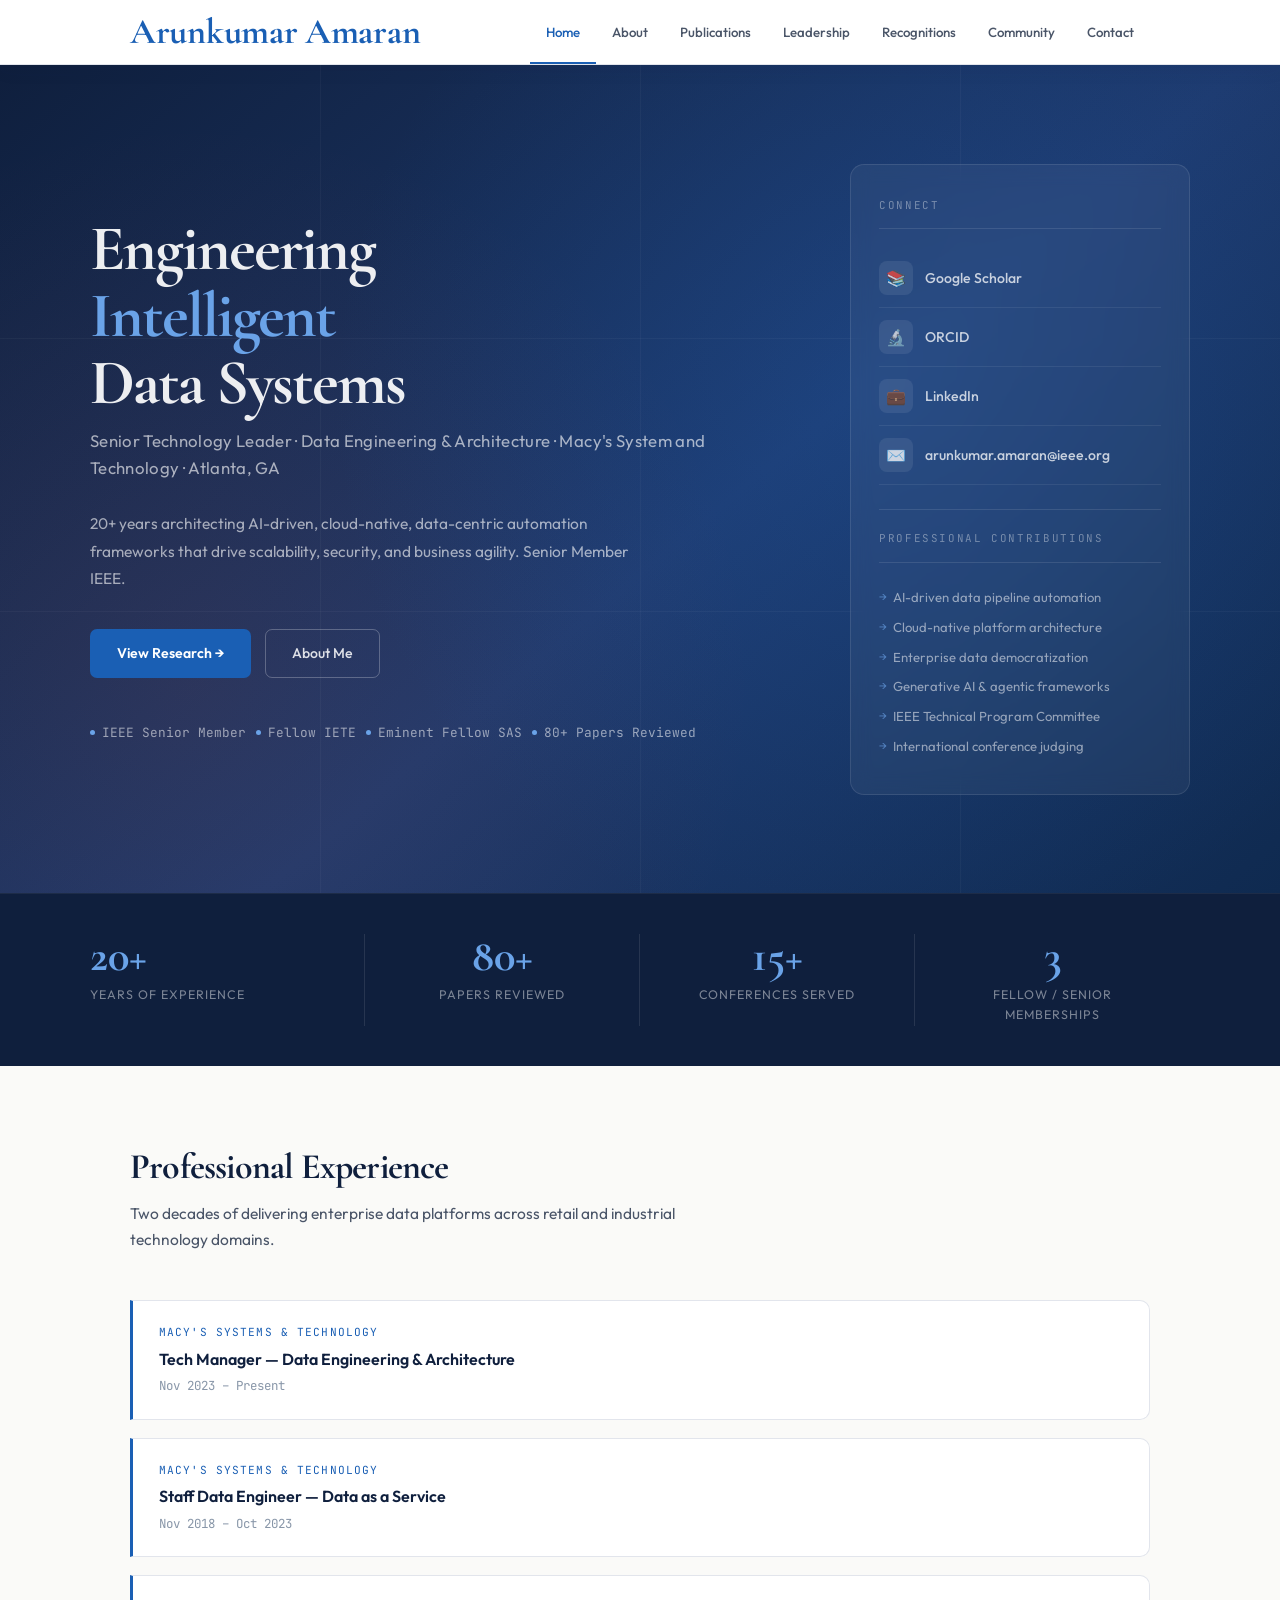
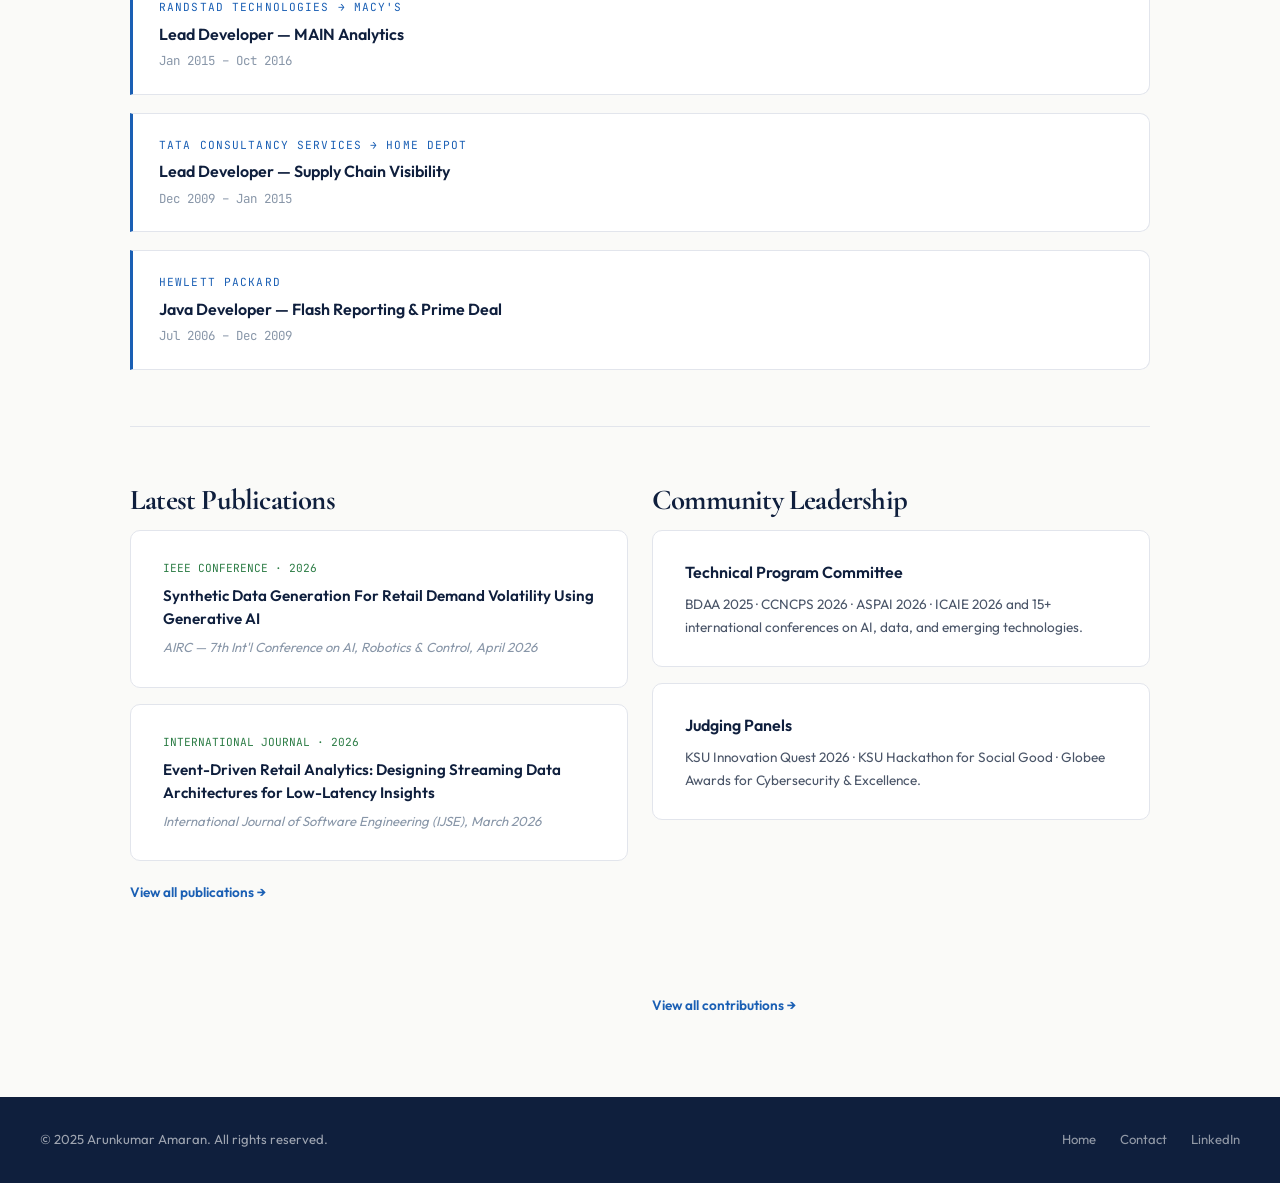
==== commit 697896d4: "Update index.html" ====
--- a/index.html
+++ b/index.html
@@ -342,7 +342,7 @@
 
 <nav>
   <div class="nav-inner">
-    <a href="index.html" class="nav-logo" style="font-size: 24px;"><em>Arunkumar</em> <em>Amaran</em></a>
+    <a href="index.html" class="nav-logo" style="font-size: 36px;"><em>Arunkumar</em> <em>Amaran</em></a>
     <ul class="nav-links">
       <li><a href="index.html" class="active">Home</a></li>
       <li><a href="about.html">About</a></li>
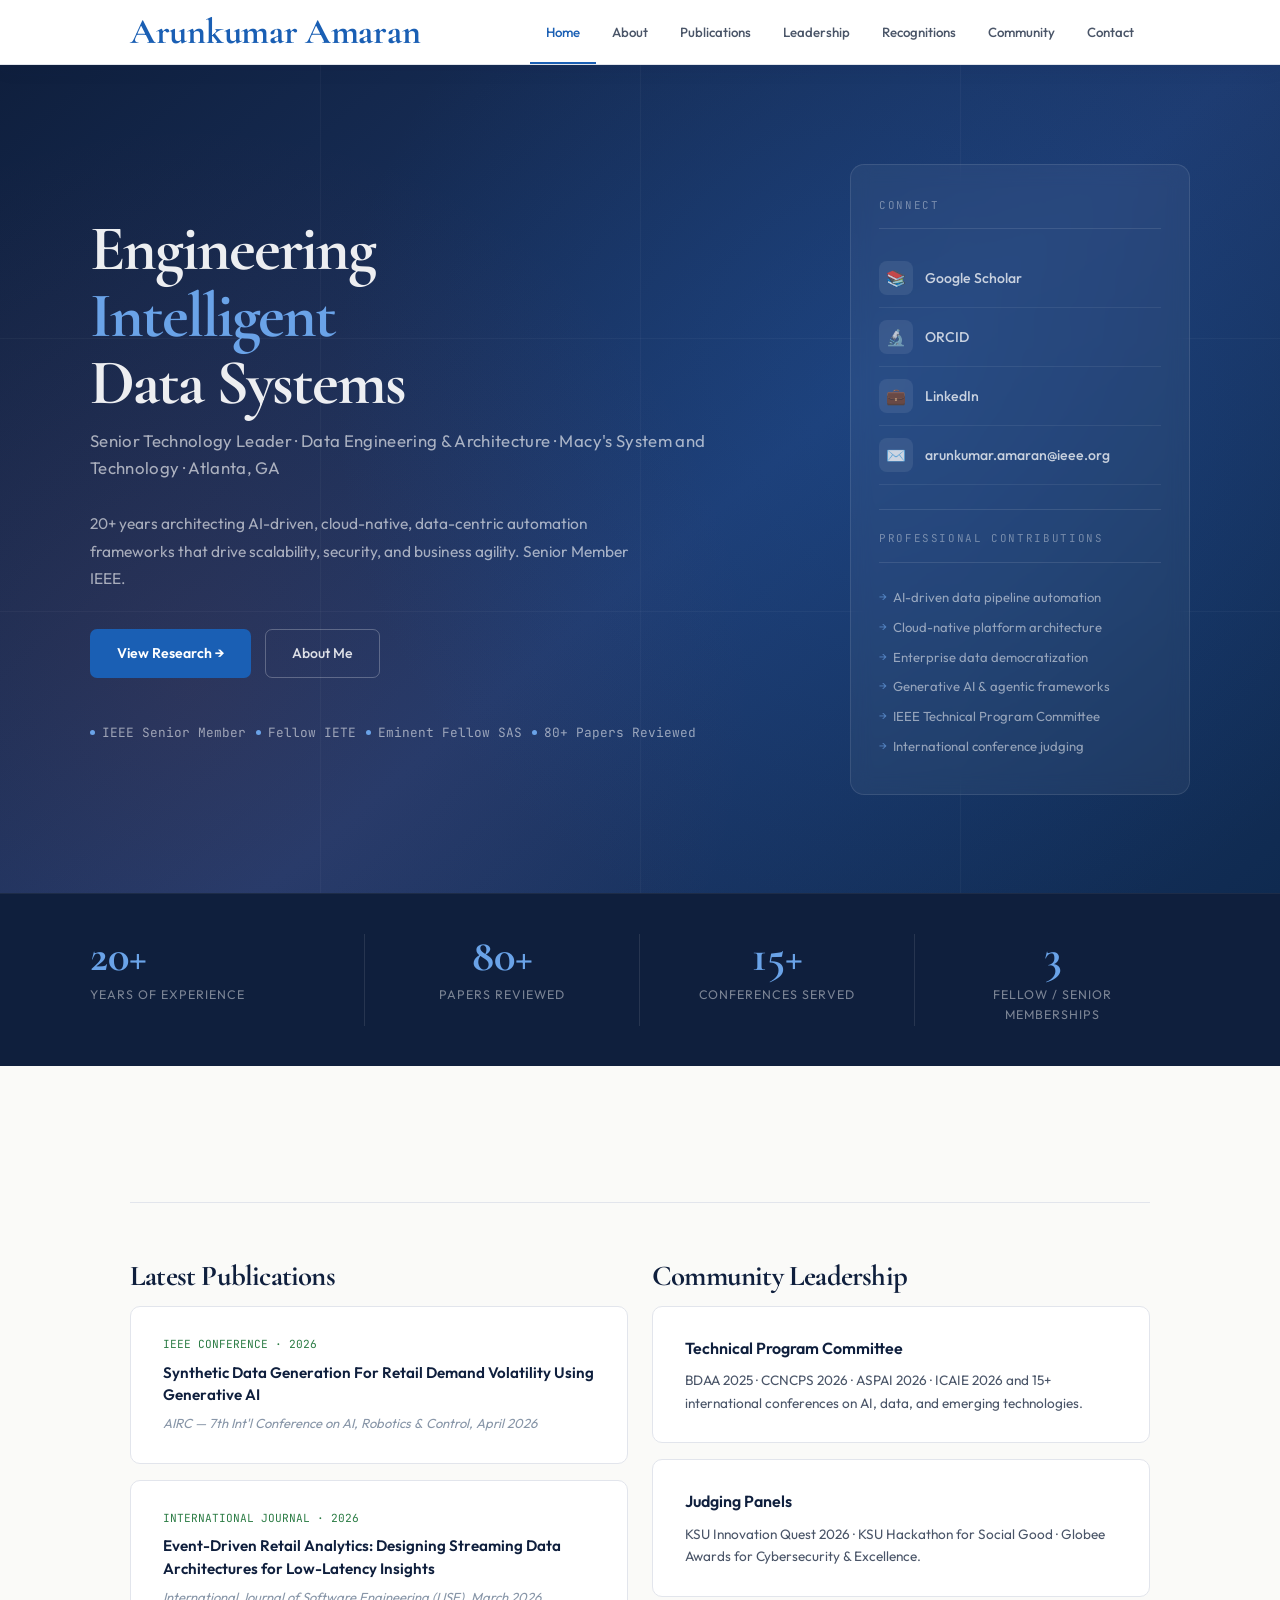
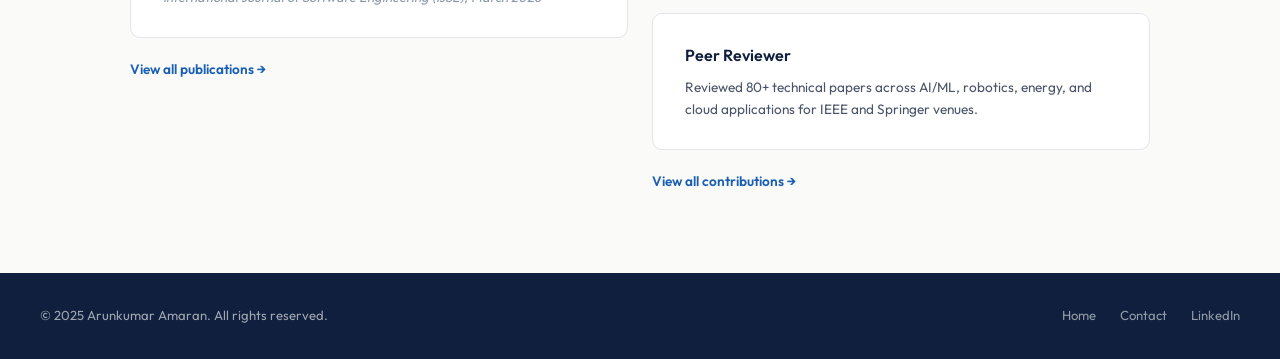
==== commit 39bef5ef: "Update index.html" ====
--- a/index.html
+++ b/index.html
@@ -441,7 +441,7 @@
 <div class="home-sections">
 
   <!-- Experience snapshot -->
-  <!--  <span class="section-tag">// career</span> -->
+  <!--  <span class="section-tag">// career</span> 
   <h2 class="section-title">Professional Experience</h2>
   <p class="section-lead">Two decades of delivering enterprise data platforms across retail and industrial technology domains.</p>
 
@@ -469,7 +469,7 @@
     <div class="exp-company">Hewlett Packard</div>
     <div class="exp-role">Java Developer — Flash Reporting & Prime Deal</div>
     <div class="exp-date">Jul 2006 – Dec 2009</div>
-  </div>
+  </div>-->
 
   <hr class="divider">
 
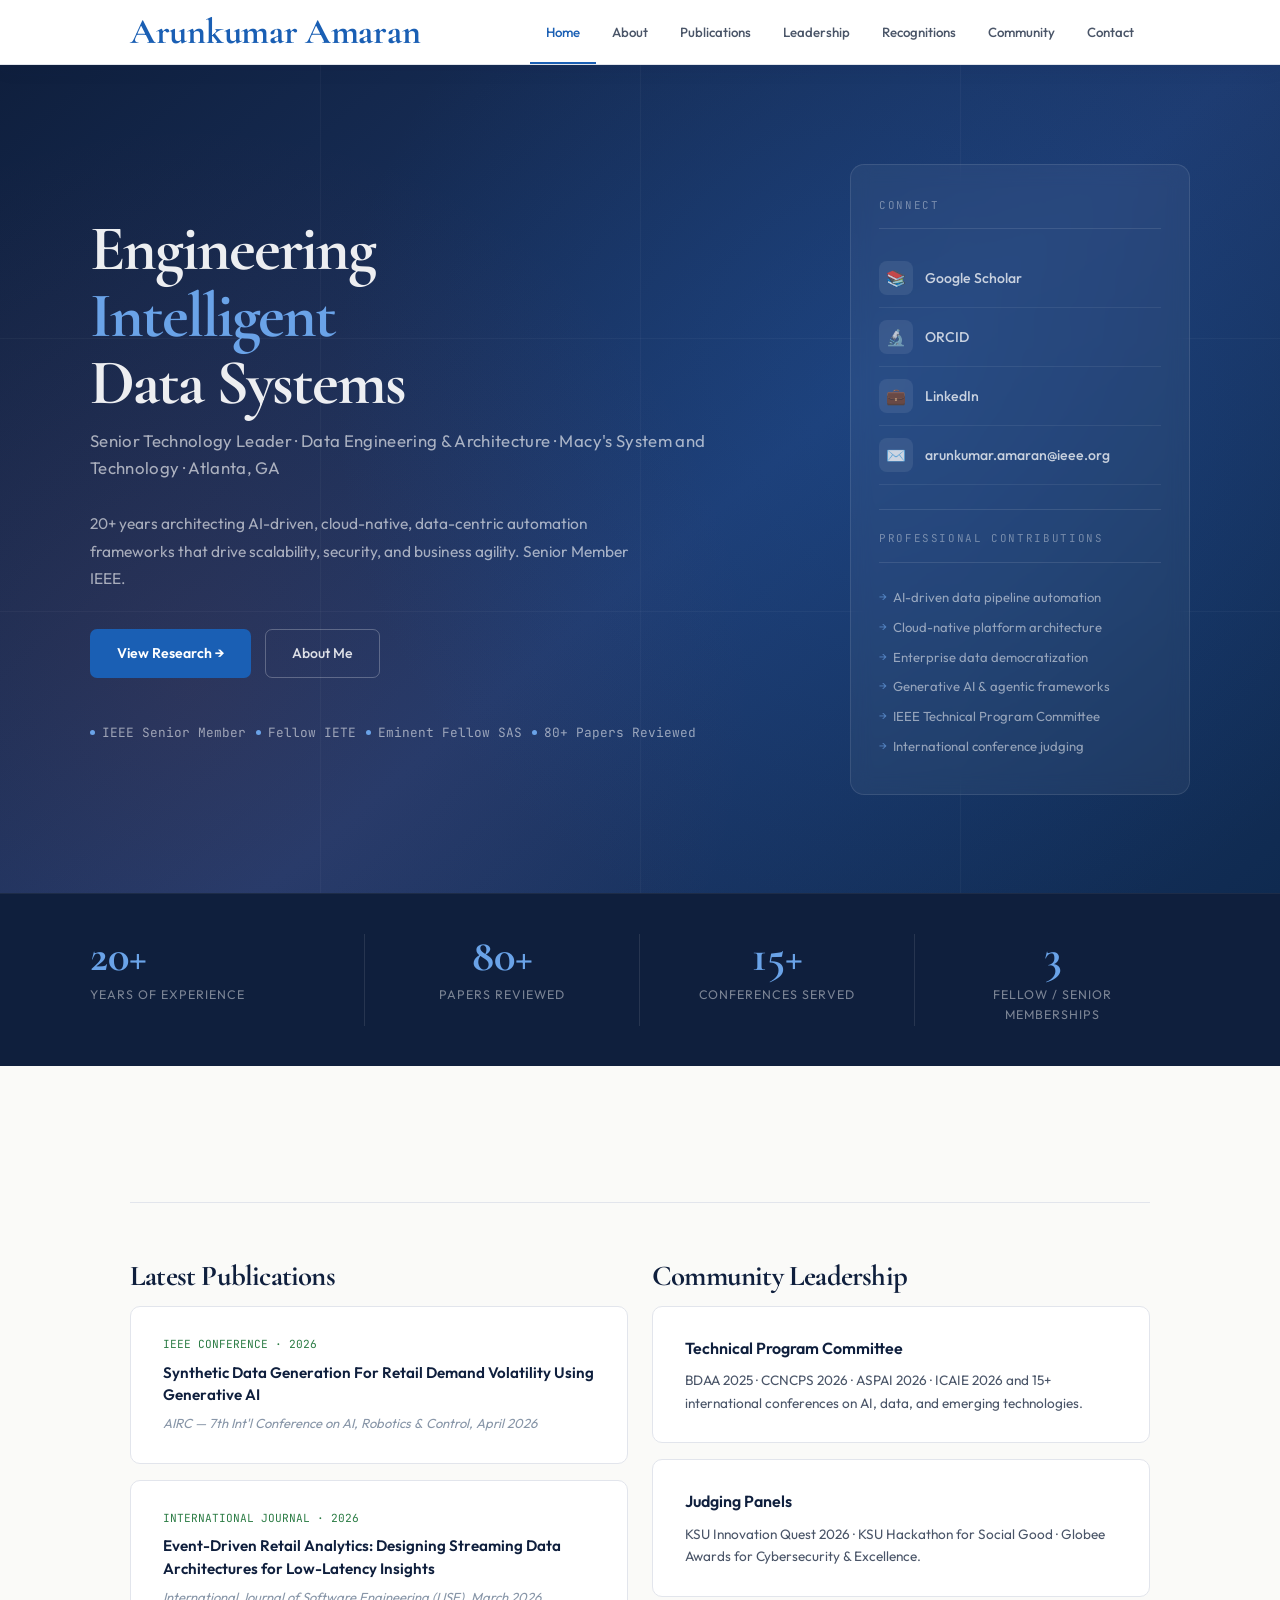
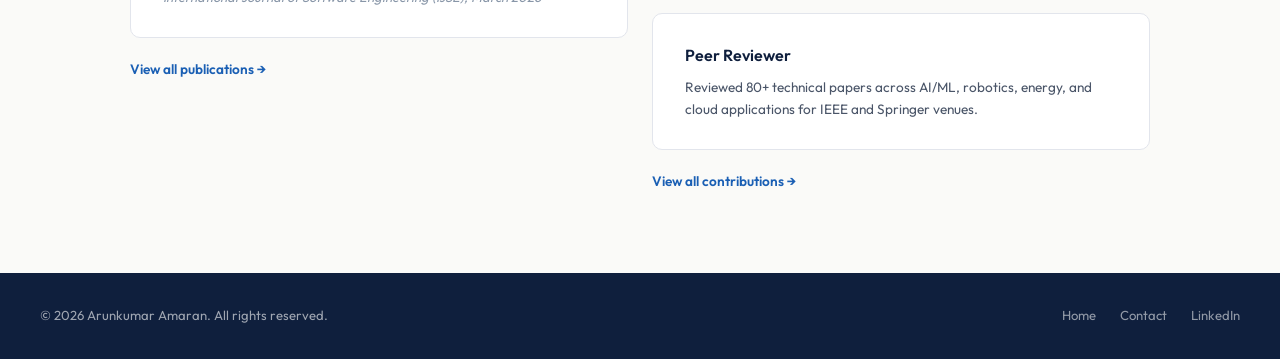
==== commit 4040199a: "Update index.html" ====
--- a/index.html
+++ b/index.html
@@ -513,7 +513,7 @@
 </div>
 
 <footer>
-  <div>© 2025 Arunkumar Amaran. All rights reserved.</div>
+  <div>© 2026 Arunkumar Amaran. All rights reserved.</div>
   <div class="footer-links">
     <a href="index.html">Home</a>
     <a href="contact.html">Contact</a>
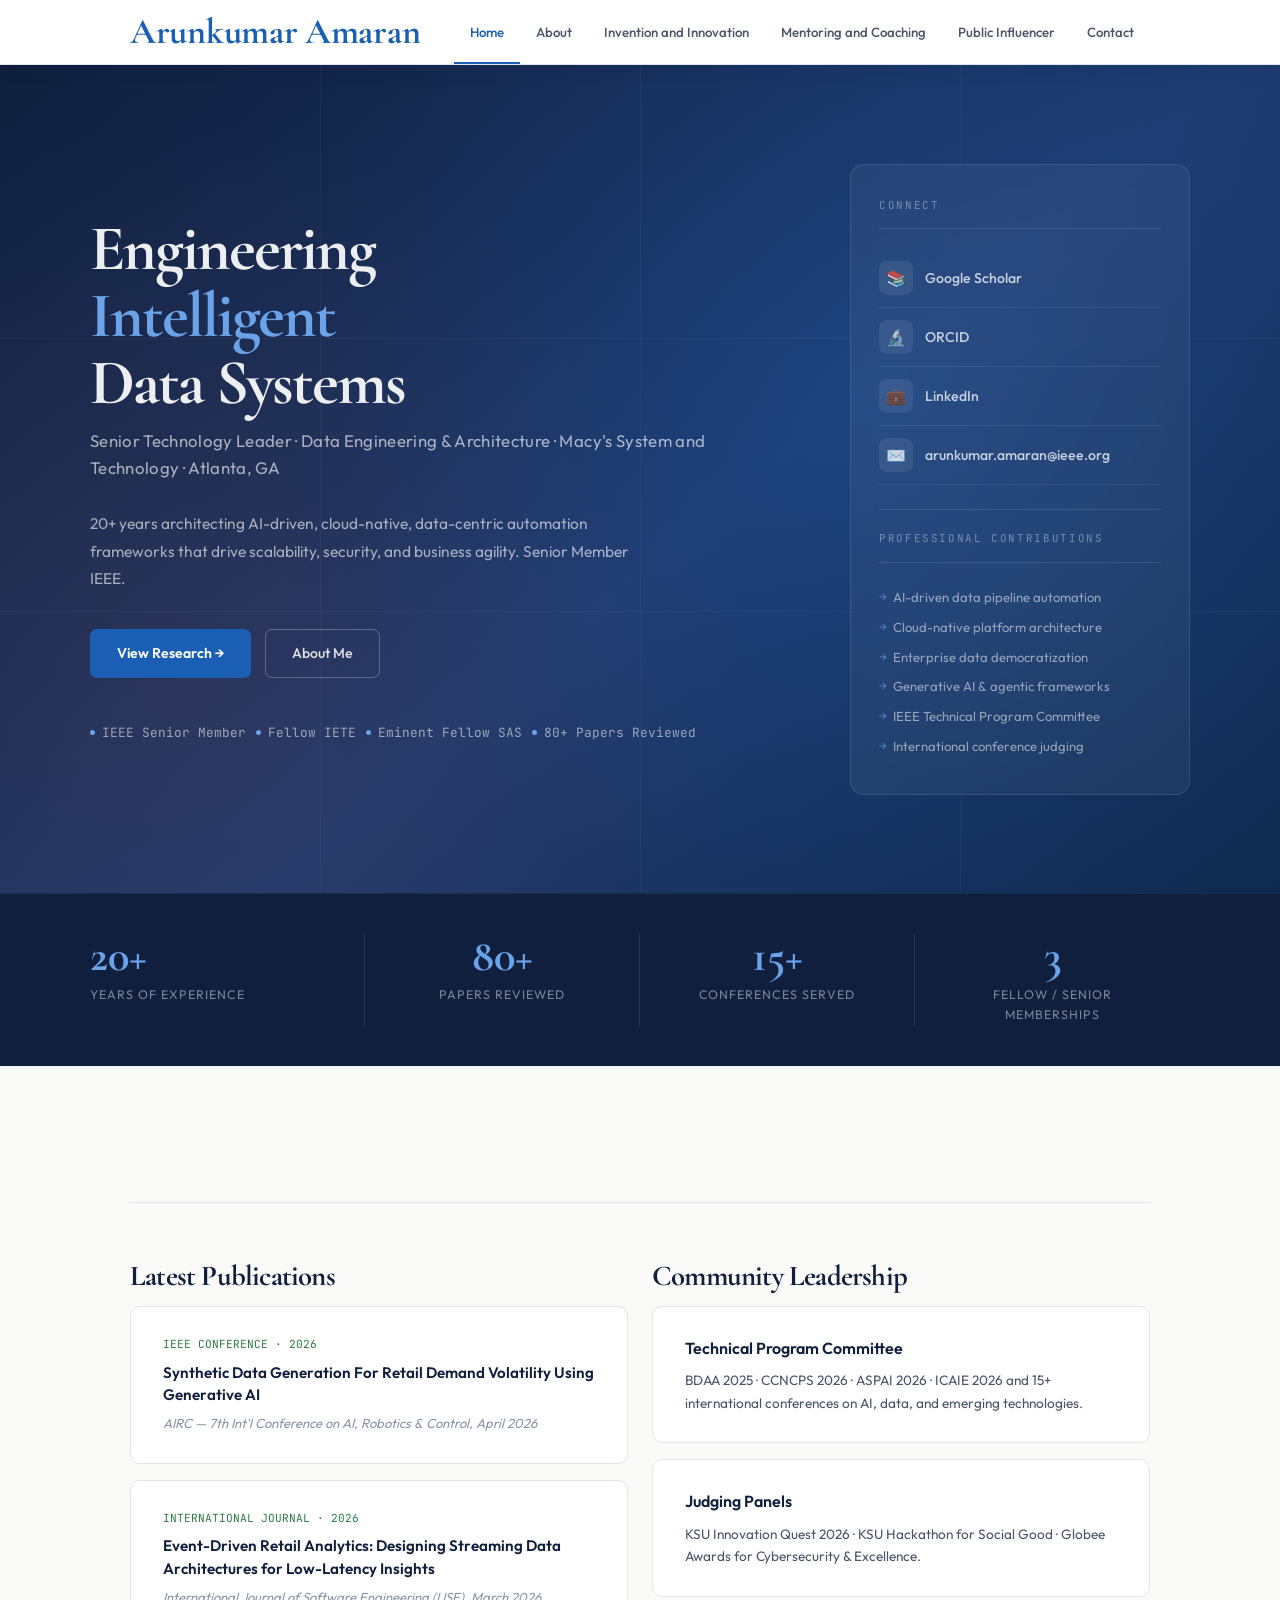
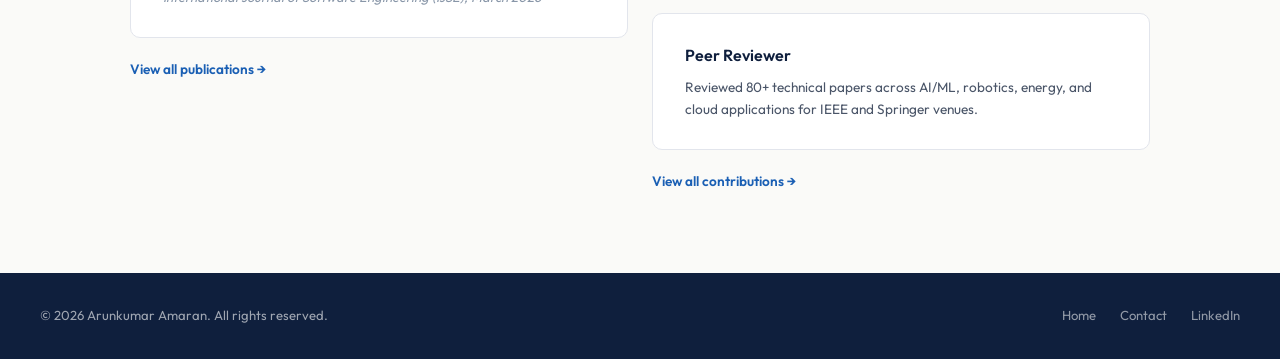
==== commit 147890a6: "Update index.html" ====
--- a/index.html
+++ b/index.html
@@ -346,10 +346,10 @@
     <ul class="nav-links">
       <li><a href="index.html" class="active">Home</a></li>
       <li><a href="about.html">About</a></li>
-      <li><a href="innovation.html">Publications</a></li>
-      <li><a href="leadership.html">Leadership</a></li>
-      <li><a href="recognitions.html">Recognitions</a></li>
-      <li><a href="community.html">Community</a></li>
+      <li><a href="innovation.html">Invention and Innovation</a></li>
+      
+      <li><a href="recognitions.html">Mentoring and Coaching</a></li>
+      <li><a href="community.html">Public Influencer</a></li>
       <li><a href="contact.html">Contact</a></li>
     </ul>
   </div>
